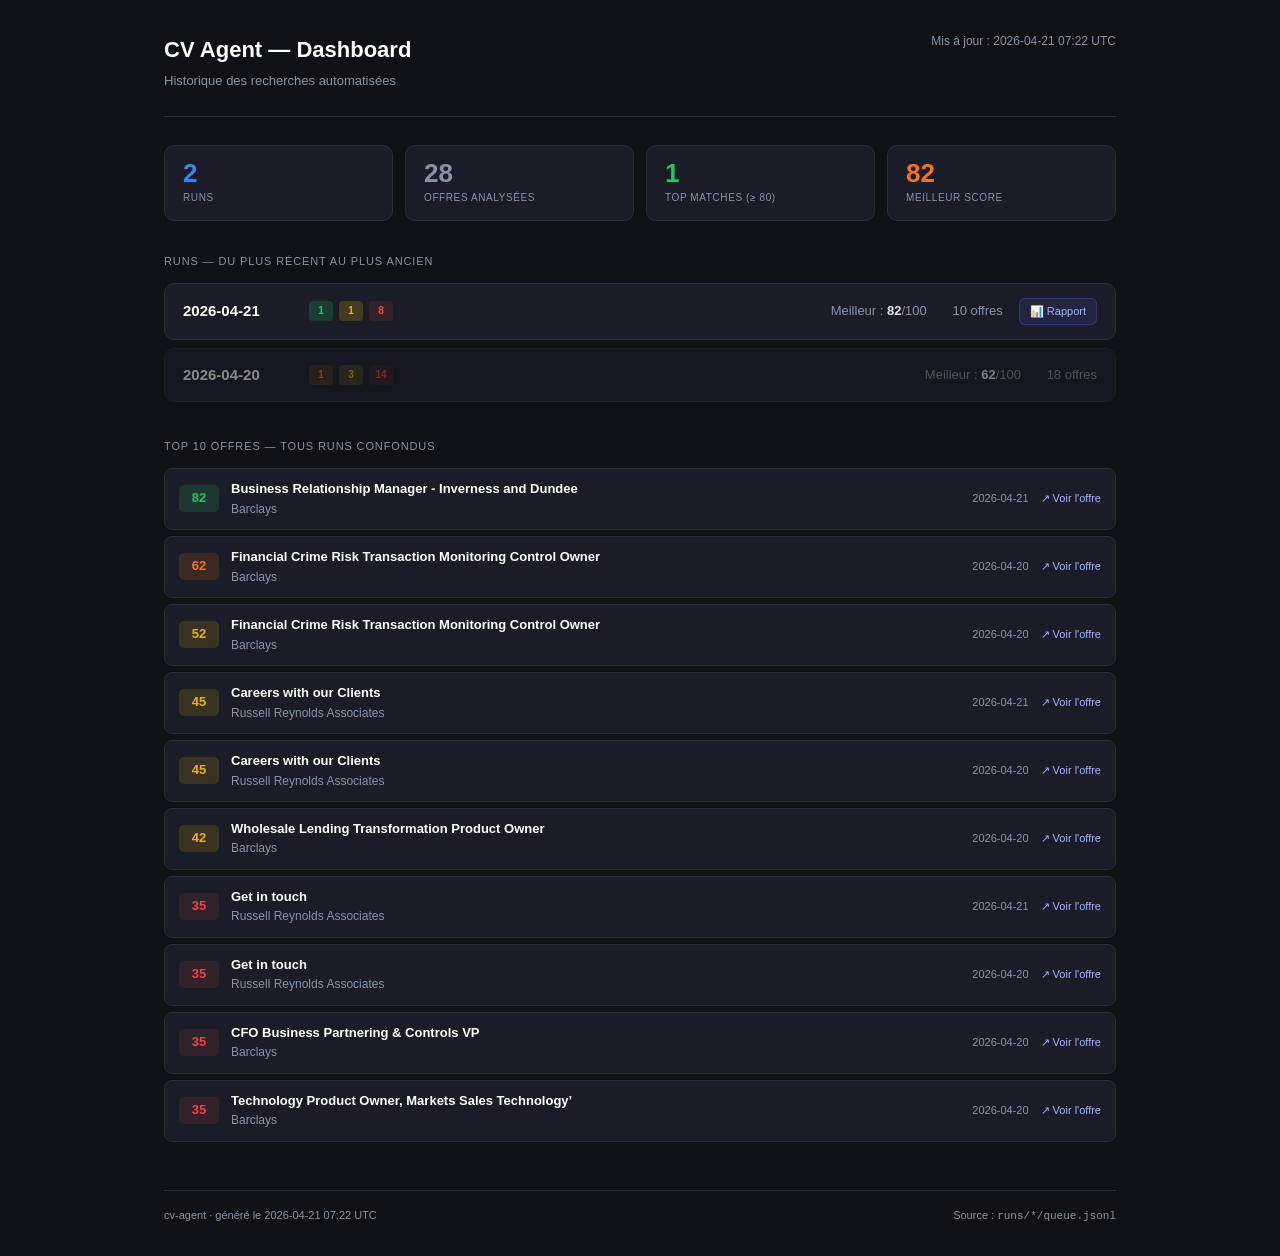
==== runs/index.html @ f98d7258 "daily-search: scored queue for 2026-04-21" ====
<!doctype html>
<html lang="fr">
<head>
  <meta charset="utf-8">
  <meta name="viewport" content="width=device-width, initial-scale=1">
  <title>CV Agent — Dashboard</title>
  <style>
    *, *::before, *::after { box-sizing: border-box; margin: 0; padding: 0; }

    :root {
      --c-bg:      #0f1117;
      --c-surface: #1a1d27;
      --c-border:  #2a2d3a;
      --c-text:    #e2e8f0;
      --c-muted:   #8892a4;
      --c-accent:  #6366f1;
      --c-green:   #22c55e;
      --c-orange:  #f97316;
      --c-yellow:  #eab308;
      --c-red:     #ef4444;
      --radius:    10px;
      --font:      -apple-system, BlinkMacSystemFont, "Segoe UI", Helvetica, Arial, sans-serif;
    }

    body {
      background: var(--c-bg);
      color: var(--c-text);
      font-family: var(--font);
      font-size: 14px;
      line-height: 1.6;
      padding: 32px 24px;
      max-width: 1000px;
      margin: 0 auto;
    }

    /* ── Header ── */
    .header {
      display: flex;
      align-items: flex-start;
      justify-content: space-between;
      flex-wrap: wrap;
      gap: 16px;
      padding-bottom: 24px;
      border-bottom: 1px solid var(--c-border);
      margin-bottom: 28px;
    }
    .header h1 { font-size: 22px; font-weight: 700; color: #fff; }
    .header .subtitle { color: var(--c-muted); font-size: 13px; margin-top: 4px; }
    .updated { font-size: 12px; color: var(--c-muted); }

    /* ── Global stats ── */
    .global-stats {
      display: flex;
      gap: 12px;
      flex-wrap: wrap;
      margin-bottom: 32px;
    }
    .g-stat {
      flex: 1;
      min-width: 110px;
      background: var(--c-surface);
      border: 1px solid var(--c-border);
      border-radius: var(--radius);
      padding: 14px 18px;
    }
    .g-stat .num {
      font-size: 26px;
      font-weight: 700;
      line-height: 1;
      margin-bottom: 4px;
    }
    .g-stat .lbl {
      font-size: 10px;
      text-transform: uppercase;
      letter-spacing: .06em;
      color: var(--c-muted);
    }
    .g-stat.green  .num { color: var(--c-green); }
    .g-stat.orange .num { color: var(--c-orange); }
    .g-stat.blue   .num { color: #3b82f6; }
    .g-stat.muted  .num { color: var(--c-muted); }

    /* ── Runs list ── */
    .section-title {
      font-size: 11px;
      text-transform: uppercase;
      letter-spacing: .08em;
      color: var(--c-muted);
      margin-bottom: 12px;
    }

    .run-row {
      display: flex;
      align-items: center;
      gap: 16px;
      background: var(--c-surface);
      border: 1px solid var(--c-border);
      border-radius: var(--radius);
      padding: 14px 18px;
      margin-bottom: 8px;
      text-decoration: none;
      color: inherit;
      transition: border-color .15s;
      flex-wrap: wrap;
    }
    .run-row:hover { border-color: var(--c-accent); }

    .run-date {
      font-weight: 600;
      font-size: 15px;
      color: #fff;
      min-width: 110px;
    }

    .run-bars {
      display: flex;
      gap: 6px;
      align-items: center;
      flex: 1;
    }
    .bar-segment {
      height: 20px;
      border-radius: 4px;
      display: flex;
      align-items: center;
      justify-content: center;
      font-size: 10px;
      font-weight: 700;
      min-width: 24px;
      padding: 0 6px;
    }
    .bar-segment.top    { background: rgba(34,197,94,.2);  color: var(--c-green); }
    .bar-segment.good   { background: rgba(249,115,22,.2); color: var(--c-orange); }
    .bar-segment.mid    { background: rgba(234,179,8,.2);  color: var(--c-yellow); }
    .bar-segment.low    { background: rgba(239,68,68,.12); color: var(--c-red); }
    .bar-segment.none   { background: rgba(255,255,255,.04); color: var(--c-muted); }

    .run-best {
      font-size: 13px;
      color: var(--c-muted);
      min-width: 90px;
      text-align: right;
    }
    .run-best strong { color: var(--c-text); }

    .run-link {
      display: inline-flex;
      align-items: center;
      gap: 4px;
      background: rgba(99,102,241,.12);
      border: 1px solid rgba(99,102,241,.3);
      color: #a5b4fc;
      border-radius: 6px;
      padding: 4px 10px;
      font-size: 11px;
      white-space: nowrap;
    }

    /* ── Best jobs across all runs ── */
    .all-time-section { margin-top: 36px; }

    .job-mini {
      display: flex;
      align-items: center;
      gap: 12px;
      background: var(--c-surface);
      border: 1px solid var(--c-border);
      border-radius: 8px;
      padding: 10px 14px;
      margin-bottom: 6px;
      flex-wrap: wrap;
    }
    .score-chip {
      font-size: 13px;
      font-weight: 700;
      padding: 3px 8px;
      border-radius: 5px;
      min-width: 40px;
      text-align: center;
    }
    .score-chip.top    { background: rgba(34,197,94,.15);  color: var(--c-green); }
    .score-chip.good   { background: rgba(249,115,22,.15); color: var(--c-orange); }
    .score-chip.mid    { background: rgba(234,179,8,.15);  color: var(--c-yellow); }
    .score-chip.low    { background: rgba(239,68,68,.1);   color: var(--c-red); }
    .job-mini-info { flex: 1; min-width: 160px; }
    .job-mini-title { font-size: 13px; font-weight: 600; color: #fff; }
    .job-mini-company { font-size: 12px; color: var(--c-muted); }
    .job-mini-date { font-size: 11px; color: var(--c-muted); }
    .job-mini-link {
      font-size: 11px;
      color: #a5b4fc;
      text-decoration: none;
    }
    .job-mini-link:hover { text-decoration: underline; }

    footer {
      margin-top: 48px;
      padding-top: 16px;
      border-top: 1px solid var(--c-border);
      color: var(--c-muted);
      font-size: 11px;
      display: flex;
      justify-content: space-between;
      flex-wrap: wrap;
      gap: 8px;
    }
  </style>
</head>
<body>

<div class="header">
  <div>
    <h1>CV Agent — Dashboard</h1>
    <div class="subtitle">Historique des recherches automatisées</div>
  </div>
  <div class="updated">Mis à jour : 2026-04-21 07:22 UTC</div>
</div>

<div class="global-stats">
  <div class="g-stat blue">
    <div class="num">2</div>
    <div class="lbl">Runs</div>
  </div>
  <div class="g-stat muted">
    <div class="num">28</div>
    <div class="lbl">Offres analysées</div>
  </div>
  <div class="g-stat green">
    <div class="num">1</div>
    <div class="lbl">Top matches (≥ 80)</div>
  </div>
  <div class="g-stat orange">
    <div class="num">82</div>
    <div class="lbl">Meilleur score</div>
  </div>
</div>

<div class="section-title">Runs — du plus récent au plus ancien</div>

<div id="runs-list">
<a class="run-row" href="2026-04-21/report.html" >
  <div class="run-date">2026-04-21</div>
  <div class="run-bars"><span class="bar-segment top">1</span><span class="bar-segment mid">1</span><span class="bar-segment low">8</span></div>
  <div class="run-best">Meilleur : <strong class="top">82</strong>/100</div>
  <div class="run-best" style="min-width:60px;color:var(--c-muted)">10 offres</div>
  <span class="run-link">📊 Rapport</span>
</a>
<a class="run-row" href="2026-04-20/report.html" style="pointer-events:none;opacity:.5">
  <div class="run-date">2026-04-20</div>
  <div class="run-bars"><span class="bar-segment good">1</span><span class="bar-segment mid">3</span><span class="bar-segment low">14</span></div>
  <div class="run-best">Meilleur : <strong class="good">62</strong>/100</div>
  <div class="run-best" style="min-width:60px;color:var(--c-muted)">18 offres</div>
  
</a>
</div>

<div class="all-time-section">
  <div class="section-title">Top 10 offres — tous runs confondus</div>
  <div class="job-mini">
  <span class="score-chip top">82</span>
  <div class="job-mini-info">
    <div class="job-mini-title">Business Relationship Manager - Inverness and Dundee</div>
    <div class="job-mini-company">Barclays</div>
  </div>
  <div class="job-mini-date">2026-04-21</div>
  <a class="job-mini-link" href="https://search.jobs.barclays/job/edinburgh/business-relationship-manager-inverness-and-dundee/13015/94182448944" target="_blank" rel="noopener">↗ Voir l'offre</a>
</div>
<div class="job-mini">
  <span class="score-chip good">62</span>
  <div class="job-mini-info">
    <div class="job-mini-title">Financial Crime Risk Transaction Monitoring Control Owner</div>
    <div class="job-mini-company">Barclays</div>
  </div>
  <div class="job-mini-date">2026-04-20</div>
  <a class="job-mini-link" href="https://search.jobs.barclays/job/glasgow/financial-crime-risk-transaction-monitoring-control-owner/13015/89373424432" target="_blank" rel="noopener">↗ Voir l'offre</a>
</div>
<div class="job-mini">
  <span class="score-chip mid">52</span>
  <div class="job-mini-info">
    <div class="job-mini-title">Financial Crime Risk Transaction Monitoring Control Owner</div>
    <div class="job-mini-company">Barclays</div>
  </div>
  <div class="job-mini-date">2026-04-20</div>
  <a class="job-mini-link" href="https://search.jobs.barclays/job/glasgow/financial-crime-risk-transaction-monitoring-control-owner/13015/89549620512" target="_blank" rel="noopener">↗ Voir l'offre</a>
</div>
<div class="job-mini">
  <span class="score-chip mid">45</span>
  <div class="job-mini-info">
    <div class="job-mini-title">Careers with our Clients</div>
    <div class="job-mini-company">Russell Reynolds Associates</div>
  </div>
  <div class="job-mini-date">2026-04-21</div>
  <a class="job-mini-link" href="https://www.russellreynolds.com/en/about/careers/careers-with-our-clients" target="_blank" rel="noopener">↗ Voir l'offre</a>
</div>
<div class="job-mini">
  <span class="score-chip mid">45</span>
  <div class="job-mini-info">
    <div class="job-mini-title">Careers with our Clients</div>
    <div class="job-mini-company">Russell Reynolds Associates</div>
  </div>
  <div class="job-mini-date">2026-04-20</div>
  <a class="job-mini-link" href="https://www.russellreynolds.com/en/about/careers/careers-with-our-clients" target="_blank" rel="noopener">↗ Voir l'offre</a>
</div>
<div class="job-mini">
  <span class="score-chip mid">42</span>
  <div class="job-mini-info">
    <div class="job-mini-title">Wholesale Lending Transformation Product Owner</div>
    <div class="job-mini-company">Barclays</div>
  </div>
  <div class="job-mini-date">2026-04-20</div>
  <a class="job-mini-link" href="https://search.jobs.barclays/job/whippany/wholesale-lending-transformation-product-owner/13015/88546687488" target="_blank" rel="noopener">↗ Voir l'offre</a>
</div>
<div class="job-mini">
  <span class="score-chip low">35</span>
  <div class="job-mini-info">
    <div class="job-mini-title">Get in touch</div>
    <div class="job-mini-company">Russell Reynolds Associates</div>
  </div>
  <div class="job-mini-date">2026-04-21</div>
  <a class="job-mini-link" href="https://www.russellreynolds.com/en/about/careers/join-us" target="_blank" rel="noopener">↗ Voir l'offre</a>
</div>
<div class="job-mini">
  <span class="score-chip low">35</span>
  <div class="job-mini-info">
    <div class="job-mini-title">Get in touch</div>
    <div class="job-mini-company">Russell Reynolds Associates</div>
  </div>
  <div class="job-mini-date">2026-04-20</div>
  <a class="job-mini-link" href="https://www.russellreynolds.com/en/about/careers/join-us" target="_blank" rel="noopener">↗ Voir l'offre</a>
</div>
<div class="job-mini">
  <span class="score-chip low">35</span>
  <div class="job-mini-info">
    <div class="job-mini-title">CFO Business Partnering &amp; Controls VP</div>
    <div class="job-mini-company">Barclays</div>
  </div>
  <div class="job-mini-date">2026-04-20</div>
  <a class="job-mini-link" href="https://search.jobs.barclays/job/new-york/cfo-business-partnering-and-controls-vp/13015/90400180544" target="_blank" rel="noopener">↗ Voir l'offre</a>
</div>
<div class="job-mini">
  <span class="score-chip low">35</span>
  <div class="job-mini-info">
    <div class="job-mini-title">Technology Product Owner, Markets Sales Technology’</div>
    <div class="job-mini-company">Barclays</div>
  </div>
  <div class="job-mini-date">2026-04-20</div>
  <a class="job-mini-link" href="https://search.jobs.barclays/job/whippany/technology-product-owner-markets-sales-technology/13015/94069401552" target="_blank" rel="noopener">↗ Voir l'offre</a>
</div>
</div>

<footer>
  <span>cv-agent · généré le 2026-04-21 07:22 UTC</span>
  <span>Source : <code>runs/*/queue.jsonl</code></span>
</footer>

</body>
</html>
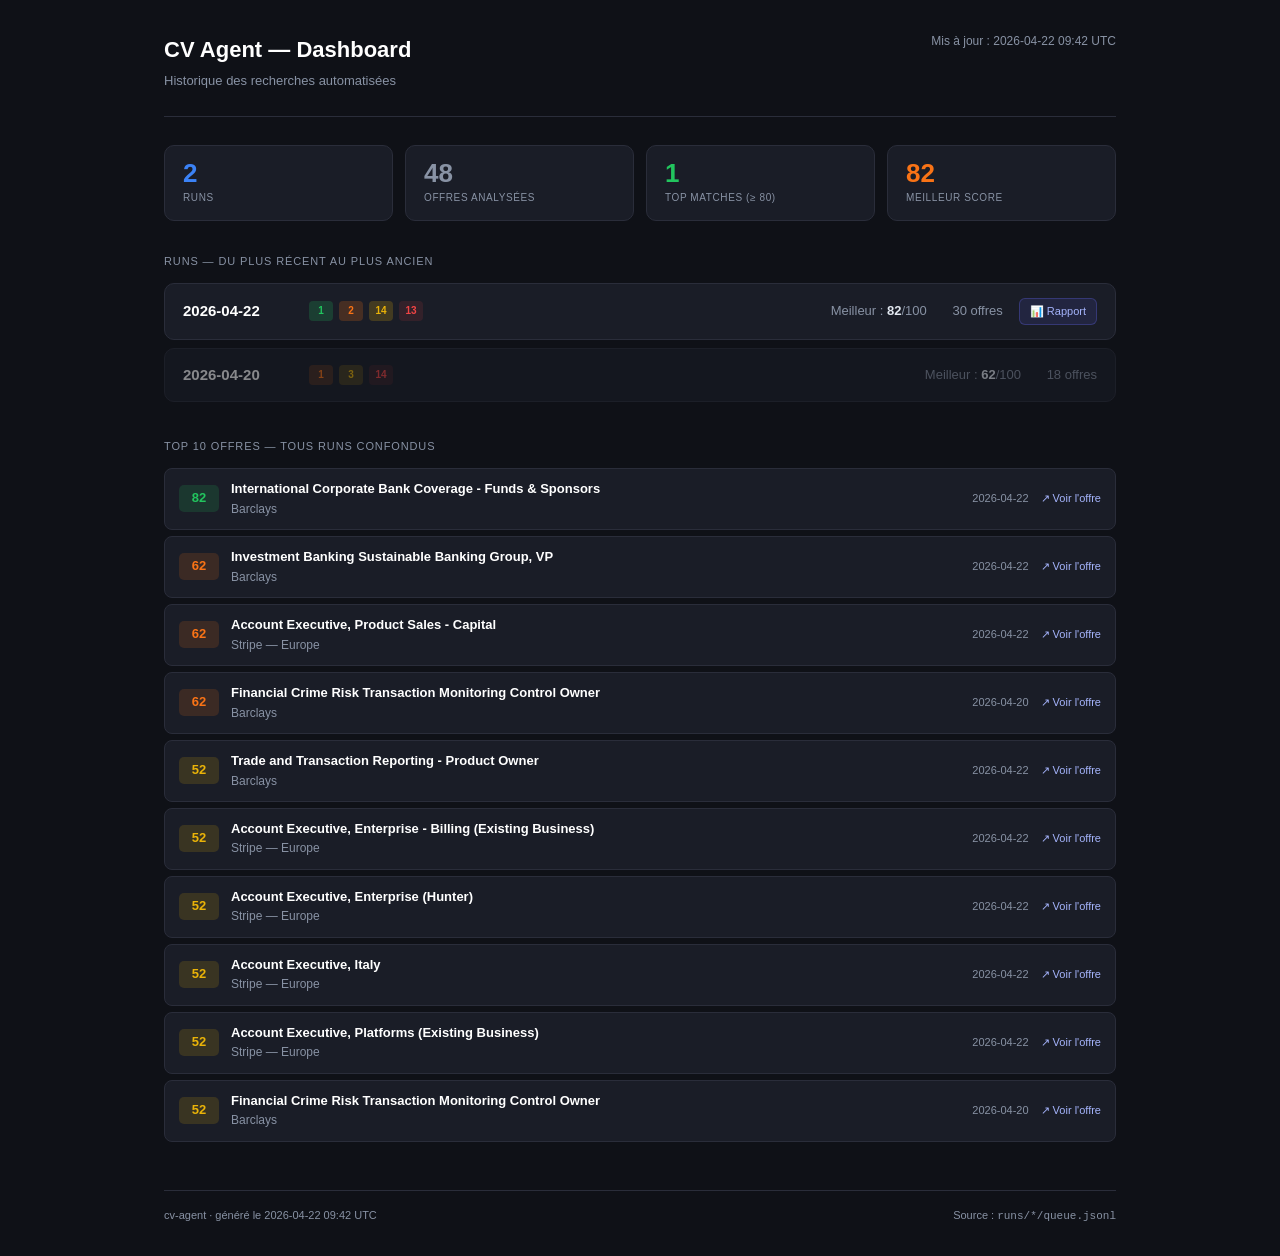
==== commit 417aa21b: "daily-search: scored queue for 2026-04-22" ====
--- a/runs/index.html
+++ b/runs/index.html
@@ -213,7 +213,7 @@
     <h1>CV Agent — Dashboard</h1>
     <div class="subtitle">Historique des recherches automatisées</div>
   </div>
-  <div class="updated">Mis à jour : 2026-04-21 07:22 UTC</div>
+  <div class="updated">Mis à jour : 2026-04-22 09:42 UTC</div>
 </div>
 
 <div class="global-stats">
@@ -222,7 +222,7 @@
     <div class="lbl">Runs</div>
   </div>
   <div class="g-stat muted">
-    <div class="num">28</div>
+    <div class="num">48</div>
     <div class="lbl">Offres analysées</div>
   </div>
   <div class="g-stat green">
@@ -238,11 +238,11 @@
 <div class="section-title">Runs — du plus récent au plus ancien</div>
 
 <div id="runs-list">
-<a class="run-row" href="2026-04-21/report.html" >
-  <div class="run-date">2026-04-21</div>
-  <div class="run-bars"><span class="bar-segment top">1</span><span class="bar-segment mid">1</span><span class="bar-segment low">8</span></div>
+<a class="run-row" href="2026-04-22/report.html" >
+  <div class="run-date">2026-04-22</div>
+  <div class="run-bars"><span class="bar-segment top">1</span><span class="bar-segment good">2</span><span class="bar-segment mid">14</span><span class="bar-segment low">13</span></div>
   <div class="run-best">Meilleur : <strong class="top">82</strong>/100</div>
-  <div class="run-best" style="min-width:60px;color:var(--c-muted)">10 offres</div>
+  <div class="run-best" style="min-width:60px;color:var(--c-muted)">30 offres</div>
   <span class="run-link">📊 Rapport</span>
 </a>
 <a class="run-row" href="2026-04-20/report.html" style="pointer-events:none;opacity:.5">
@@ -259,11 +259,29 @@
   <div class="job-mini">
   <span class="score-chip top">82</span>
   <div class="job-mini-info">
-    <div class="job-mini-title">Business Relationship Manager - Inverness and Dundee</div>
-    <div class="job-mini-company">Barclays</div>
-  </div>
-  <div class="job-mini-date">2026-04-21</div>
-  <a class="job-mini-link" href="https://search.jobs.barclays/job/edinburgh/business-relationship-manager-inverness-and-dundee/13015/94182448944" target="_blank" rel="noopener">↗ Voir l'offre</a>
+    <div class="job-mini-title">International Corporate Bank Coverage - Funds &amp; Sponsors</div>
+    <div class="job-mini-company">Barclays</div>
+  </div>
+  <div class="job-mini-date">2026-04-22</div>
+  <a class="job-mini-link" href="https://search.jobs.barclays/job/new-york/international-corporate-bank-coverage-funds-and-sponsors/13015/94220247184" target="_blank" rel="noopener">↗ Voir l'offre</a>
+</div>
+<div class="job-mini">
+  <span class="score-chip good">62</span>
+  <div class="job-mini-info">
+    <div class="job-mini-title">Investment Banking Sustainable Banking Group, VP</div>
+    <div class="job-mini-company">Barclays</div>
+  </div>
+  <div class="job-mini-date">2026-04-22</div>
+  <a class="job-mini-link" href="https://search.jobs.barclays/job/new-york/investment-banking-sustainable-banking-group-vp/13015/94232450560" target="_blank" rel="noopener">↗ Voir l'offre</a>
+</div>
+<div class="job-mini">
+  <span class="score-chip good">62</span>
+  <div class="job-mini-info">
+    <div class="job-mini-title">Account Executive, Product Sales - Capital</div>
+    <div class="job-mini-company">Stripe — Europe</div>
+  </div>
+  <div class="job-mini-date">2026-04-22</div>
+  <a class="job-mini-link" href="https://stripe.com/jobs/listing/account-executive-product-sales-capital/7728365" target="_blank" rel="noopener">↗ Voir l'offre</a>
 </div>
 <div class="job-mini">
   <span class="score-chip good">62</span>
@@ -277,79 +295,61 @@
 <div class="job-mini">
   <span class="score-chip mid">52</span>
   <div class="job-mini-info">
+    <div class="job-mini-title">Trade and Transaction Reporting - Product Owner</div>
+    <div class="job-mini-company">Barclays</div>
+  </div>
+  <div class="job-mini-date">2026-04-22</div>
+  <a class="job-mini-link" href="https://search.jobs.barclays/job/glasgow/trade-and-transaction-reporting-product-owner/13015/94232437120" target="_blank" rel="noopener">↗ Voir l'offre</a>
+</div>
+<div class="job-mini">
+  <span class="score-chip mid">52</span>
+  <div class="job-mini-info">
+    <div class="job-mini-title">Account Executive, Enterprise - Billing (Existing Business)</div>
+    <div class="job-mini-company">Stripe — Europe</div>
+  </div>
+  <div class="job-mini-date">2026-04-22</div>
+  <a class="job-mini-link" href="https://stripe.com/jobs/listing/account-executive-enterprise-billing-existing-business/7607568" target="_blank" rel="noopener">↗ Voir l'offre</a>
+</div>
+<div class="job-mini">
+  <span class="score-chip mid">52</span>
+  <div class="job-mini-info">
+    <div class="job-mini-title">Account Executive, Enterprise (Hunter)</div>
+    <div class="job-mini-company">Stripe — Europe</div>
+  </div>
+  <div class="job-mini-date">2026-04-22</div>
+  <a class="job-mini-link" href="https://stripe.com/jobs/listing/account-executive-enterprise-hunter/7458833" target="_blank" rel="noopener">↗ Voir l'offre</a>
+</div>
+<div class="job-mini">
+  <span class="score-chip mid">52</span>
+  <div class="job-mini-info">
+    <div class="job-mini-title">Account Executive, Italy</div>
+    <div class="job-mini-company">Stripe — Europe</div>
+  </div>
+  <div class="job-mini-date">2026-04-22</div>
+  <a class="job-mini-link" href="https://stripe.com/jobs/listing/account-executive-italy/7483724" target="_blank" rel="noopener">↗ Voir l'offre</a>
+</div>
+<div class="job-mini">
+  <span class="score-chip mid">52</span>
+  <div class="job-mini-info">
+    <div class="job-mini-title">Account Executive, Platforms (Existing Business)</div>
+    <div class="job-mini-company">Stripe — Europe</div>
+  </div>
+  <div class="job-mini-date">2026-04-22</div>
+  <a class="job-mini-link" href="https://stripe.com/jobs/listing/account-executive-platforms-existing-business/7576967" target="_blank" rel="noopener">↗ Voir l'offre</a>
+</div>
+<div class="job-mini">
+  <span class="score-chip mid">52</span>
+  <div class="job-mini-info">
     <div class="job-mini-title">Financial Crime Risk Transaction Monitoring Control Owner</div>
     <div class="job-mini-company">Barclays</div>
   </div>
   <div class="job-mini-date">2026-04-20</div>
   <a class="job-mini-link" href="https://search.jobs.barclays/job/glasgow/financial-crime-risk-transaction-monitoring-control-owner/13015/89549620512" target="_blank" rel="noopener">↗ Voir l'offre</a>
 </div>
-<div class="job-mini">
-  <span class="score-chip mid">45</span>
-  <div class="job-mini-info">
-    <div class="job-mini-title">Careers with our Clients</div>
-    <div class="job-mini-company">Russell Reynolds Associates</div>
-  </div>
-  <div class="job-mini-date">2026-04-21</div>
-  <a class="job-mini-link" href="https://www.russellreynolds.com/en/about/careers/careers-with-our-clients" target="_blank" rel="noopener">↗ Voir l'offre</a>
-</div>
-<div class="job-mini">
-  <span class="score-chip mid">45</span>
-  <div class="job-mini-info">
-    <div class="job-mini-title">Careers with our Clients</div>
-    <div class="job-mini-company">Russell Reynolds Associates</div>
-  </div>
-  <div class="job-mini-date">2026-04-20</div>
-  <a class="job-mini-link" href="https://www.russellreynolds.com/en/about/careers/careers-with-our-clients" target="_blank" rel="noopener">↗ Voir l'offre</a>
-</div>
-<div class="job-mini">
-  <span class="score-chip mid">42</span>
-  <div class="job-mini-info">
-    <div class="job-mini-title">Wholesale Lending Transformation Product Owner</div>
-    <div class="job-mini-company">Barclays</div>
-  </div>
-  <div class="job-mini-date">2026-04-20</div>
-  <a class="job-mini-link" href="https://search.jobs.barclays/job/whippany/wholesale-lending-transformation-product-owner/13015/88546687488" target="_blank" rel="noopener">↗ Voir l'offre</a>
-</div>
-<div class="job-mini">
-  <span class="score-chip low">35</span>
-  <div class="job-mini-info">
-    <div class="job-mini-title">Get in touch</div>
-    <div class="job-mini-company">Russell Reynolds Associates</div>
-  </div>
-  <div class="job-mini-date">2026-04-21</div>
-  <a class="job-mini-link" href="https://www.russellreynolds.com/en/about/careers/join-us" target="_blank" rel="noopener">↗ Voir l'offre</a>
-</div>
-<div class="job-mini">
-  <span class="score-chip low">35</span>
-  <div class="job-mini-info">
-    <div class="job-mini-title">Get in touch</div>
-    <div class="job-mini-company">Russell Reynolds Associates</div>
-  </div>
-  <div class="job-mini-date">2026-04-20</div>
-  <a class="job-mini-link" href="https://www.russellreynolds.com/en/about/careers/join-us" target="_blank" rel="noopener">↗ Voir l'offre</a>
-</div>
-<div class="job-mini">
-  <span class="score-chip low">35</span>
-  <div class="job-mini-info">
-    <div class="job-mini-title">CFO Business Partnering &amp; Controls VP</div>
-    <div class="job-mini-company">Barclays</div>
-  </div>
-  <div class="job-mini-date">2026-04-20</div>
-  <a class="job-mini-link" href="https://search.jobs.barclays/job/new-york/cfo-business-partnering-and-controls-vp/13015/90400180544" target="_blank" rel="noopener">↗ Voir l'offre</a>
-</div>
-<div class="job-mini">
-  <span class="score-chip low">35</span>
-  <div class="job-mini-info">
-    <div class="job-mini-title">Technology Product Owner, Markets Sales Technology’</div>
-    <div class="job-mini-company">Barclays</div>
-  </div>
-  <div class="job-mini-date">2026-04-20</div>
-  <a class="job-mini-link" href="https://search.jobs.barclays/job/whippany/technology-product-owner-markets-sales-technology/13015/94069401552" target="_blank" rel="noopener">↗ Voir l'offre</a>
-</div>
 </div>
 
 <footer>
-  <span>cv-agent · généré le 2026-04-21 07:22 UTC</span>
+  <span>cv-agent · généré le 2026-04-22 09:42 UTC</span>
   <span>Source : <code>runs/*/queue.jsonl</code></span>
 </footer>
 
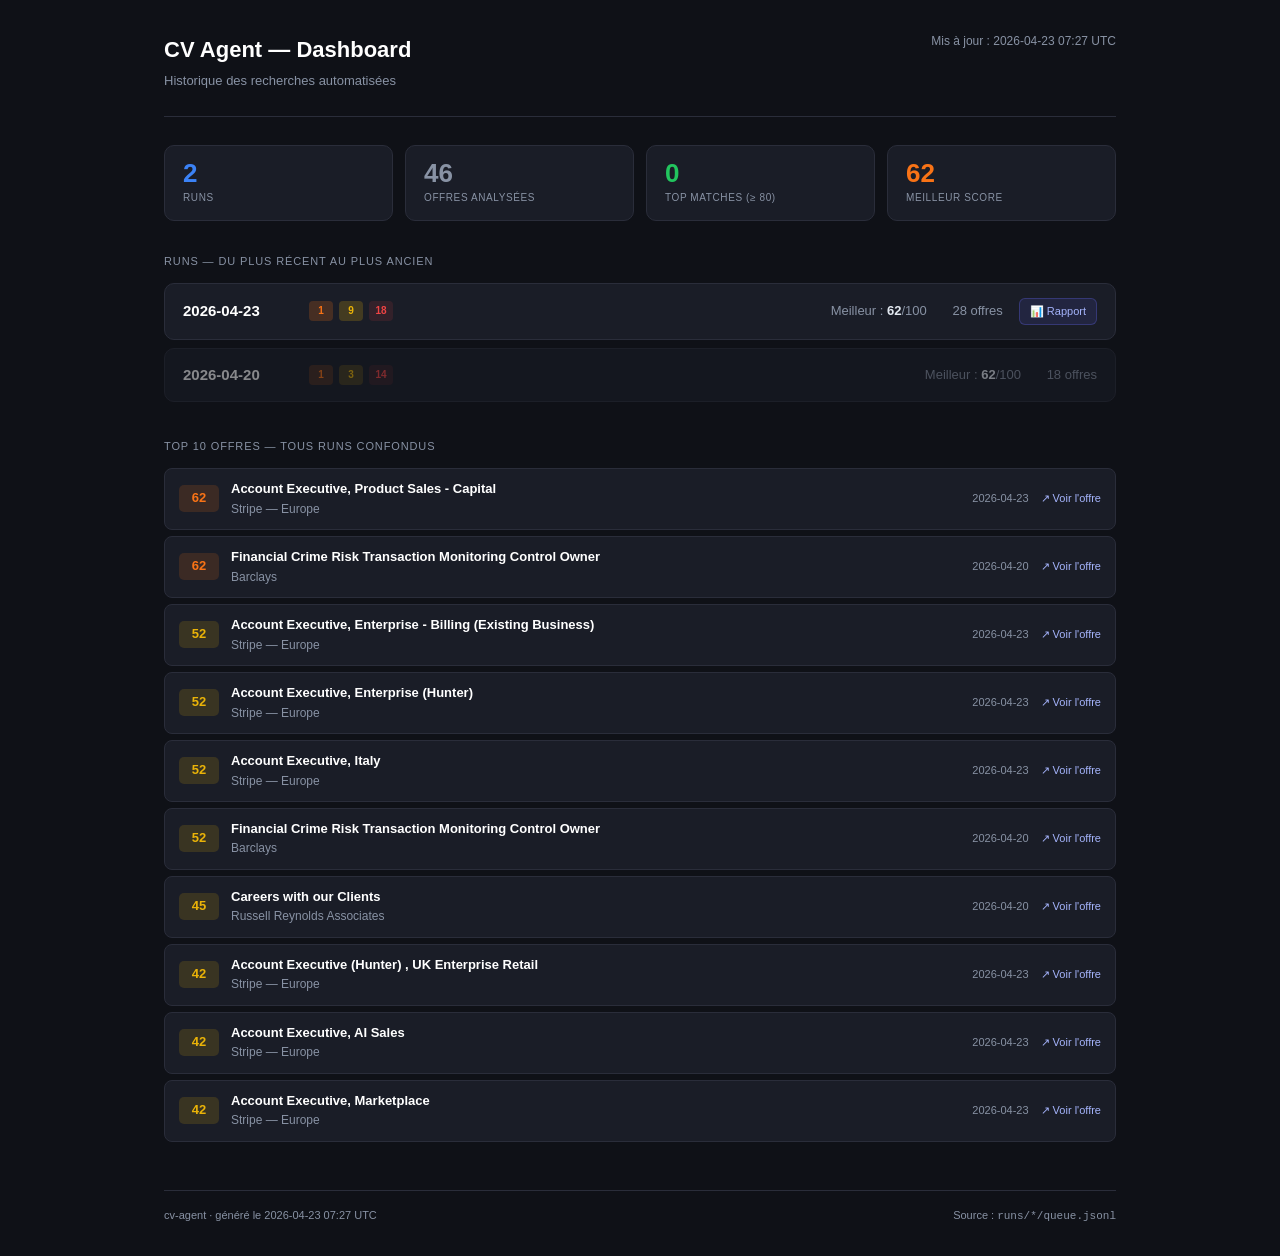
==== commit f5358590: "daily-search: scored queue for 2026-04-23" ====
--- a/runs/index.html
+++ b/runs/index.html
@@ -213,7 +213,7 @@
     <h1>CV Agent — Dashboard</h1>
     <div class="subtitle">Historique des recherches automatisées</div>
   </div>
-  <div class="updated">Mis à jour : 2026-04-22 09:42 UTC</div>
+  <div class="updated">Mis à jour : 2026-04-23 07:27 UTC</div>
 </div>
 
 <div class="global-stats">
@@ -222,15 +222,15 @@
     <div class="lbl">Runs</div>
   </div>
   <div class="g-stat muted">
-    <div class="num">48</div>
+    <div class="num">46</div>
     <div class="lbl">Offres analysées</div>
   </div>
   <div class="g-stat green">
-    <div class="num">1</div>
+    <div class="num">0</div>
     <div class="lbl">Top matches (≥ 80)</div>
   </div>
   <div class="g-stat orange">
-    <div class="num">82</div>
+    <div class="num">62</div>
     <div class="lbl">Meilleur score</div>
   </div>
 </div>
@@ -238,11 +238,11 @@
 <div class="section-title">Runs — du plus récent au plus ancien</div>
 
 <div id="runs-list">
-<a class="run-row" href="2026-04-22/report.html" >
-  <div class="run-date">2026-04-22</div>
-  <div class="run-bars"><span class="bar-segment top">1</span><span class="bar-segment good">2</span><span class="bar-segment mid">14</span><span class="bar-segment low">13</span></div>
-  <div class="run-best">Meilleur : <strong class="top">82</strong>/100</div>
-  <div class="run-best" style="min-width:60px;color:var(--c-muted)">30 offres</div>
+<a class="run-row" href="2026-04-23/report.html" >
+  <div class="run-date">2026-04-23</div>
+  <div class="run-bars"><span class="bar-segment good">1</span><span class="bar-segment mid">9</span><span class="bar-segment low">18</span></div>
+  <div class="run-best">Meilleur : <strong class="good">62</strong>/100</div>
+  <div class="run-best" style="min-width:60px;color:var(--c-muted)">28 offres</div>
   <span class="run-link">📊 Rapport</span>
 </a>
 <a class="run-row" href="2026-04-20/report.html" style="pointer-events:none;opacity:.5">
@@ -257,30 +257,12 @@
 <div class="all-time-section">
   <div class="section-title">Top 10 offres — tous runs confondus</div>
   <div class="job-mini">
-  <span class="score-chip top">82</span>
-  <div class="job-mini-info">
-    <div class="job-mini-title">International Corporate Bank Coverage - Funds &amp; Sponsors</div>
-    <div class="job-mini-company">Barclays</div>
-  </div>
-  <div class="job-mini-date">2026-04-22</div>
-  <a class="job-mini-link" href="https://search.jobs.barclays/job/new-york/international-corporate-bank-coverage-funds-and-sponsors/13015/94220247184" target="_blank" rel="noopener">↗ Voir l'offre</a>
-</div>
-<div class="job-mini">
   <span class="score-chip good">62</span>
   <div class="job-mini-info">
-    <div class="job-mini-title">Investment Banking Sustainable Banking Group, VP</div>
-    <div class="job-mini-company">Barclays</div>
-  </div>
-  <div class="job-mini-date">2026-04-22</div>
-  <a class="job-mini-link" href="https://search.jobs.barclays/job/new-york/investment-banking-sustainable-banking-group-vp/13015/94232450560" target="_blank" rel="noopener">↗ Voir l'offre</a>
-</div>
-<div class="job-mini">
-  <span class="score-chip good">62</span>
-  <div class="job-mini-info">
     <div class="job-mini-title">Account Executive, Product Sales - Capital</div>
     <div class="job-mini-company">Stripe — Europe</div>
   </div>
-  <div class="job-mini-date">2026-04-22</div>
+  <div class="job-mini-date">2026-04-23</div>
   <a class="job-mini-link" href="https://stripe.com/jobs/listing/account-executive-product-sales-capital/7728365" target="_blank" rel="noopener">↗ Voir l'offre</a>
 </div>
 <div class="job-mini">
@@ -295,47 +277,29 @@
 <div class="job-mini">
   <span class="score-chip mid">52</span>
   <div class="job-mini-info">
-    <div class="job-mini-title">Trade and Transaction Reporting - Product Owner</div>
-    <div class="job-mini-company">Barclays</div>
-  </div>
-  <div class="job-mini-date">2026-04-22</div>
-  <a class="job-mini-link" href="https://search.jobs.barclays/job/glasgow/trade-and-transaction-reporting-product-owner/13015/94232437120" target="_blank" rel="noopener">↗ Voir l'offre</a>
+    <div class="job-mini-title">Account Executive, Enterprise - Billing (Existing Business)</div>
+    <div class="job-mini-company">Stripe — Europe</div>
+  </div>
+  <div class="job-mini-date">2026-04-23</div>
+  <a class="job-mini-link" href="https://stripe.com/jobs/listing/account-executive-enterprise-billing-existing-business/7607568" target="_blank" rel="noopener">↗ Voir l'offre</a>
 </div>
 <div class="job-mini">
   <span class="score-chip mid">52</span>
   <div class="job-mini-info">
-    <div class="job-mini-title">Account Executive, Enterprise - Billing (Existing Business)</div>
-    <div class="job-mini-company">Stripe — Europe</div>
-  </div>
-  <div class="job-mini-date">2026-04-22</div>
-  <a class="job-mini-link" href="https://stripe.com/jobs/listing/account-executive-enterprise-billing-existing-business/7607568" target="_blank" rel="noopener">↗ Voir l'offre</a>
+    <div class="job-mini-title">Account Executive, Enterprise (Hunter)</div>
+    <div class="job-mini-company">Stripe — Europe</div>
+  </div>
+  <div class="job-mini-date">2026-04-23</div>
+  <a class="job-mini-link" href="https://stripe.com/jobs/listing/account-executive-enterprise-hunter/7458833" target="_blank" rel="noopener">↗ Voir l'offre</a>
 </div>
 <div class="job-mini">
   <span class="score-chip mid">52</span>
   <div class="job-mini-info">
-    <div class="job-mini-title">Account Executive, Enterprise (Hunter)</div>
-    <div class="job-mini-company">Stripe — Europe</div>
-  </div>
-  <div class="job-mini-date">2026-04-22</div>
-  <a class="job-mini-link" href="https://stripe.com/jobs/listing/account-executive-enterprise-hunter/7458833" target="_blank" rel="noopener">↗ Voir l'offre</a>
-</div>
-<div class="job-mini">
-  <span class="score-chip mid">52</span>
-  <div class="job-mini-info">
     <div class="job-mini-title">Account Executive, Italy</div>
     <div class="job-mini-company">Stripe — Europe</div>
   </div>
-  <div class="job-mini-date">2026-04-22</div>
+  <div class="job-mini-date">2026-04-23</div>
   <a class="job-mini-link" href="https://stripe.com/jobs/listing/account-executive-italy/7483724" target="_blank" rel="noopener">↗ Voir l'offre</a>
-</div>
-<div class="job-mini">
-  <span class="score-chip mid">52</span>
-  <div class="job-mini-info">
-    <div class="job-mini-title">Account Executive, Platforms (Existing Business)</div>
-    <div class="job-mini-company">Stripe — Europe</div>
-  </div>
-  <div class="job-mini-date">2026-04-22</div>
-  <a class="job-mini-link" href="https://stripe.com/jobs/listing/account-executive-platforms-existing-business/7576967" target="_blank" rel="noopener">↗ Voir l'offre</a>
 </div>
 <div class="job-mini">
   <span class="score-chip mid">52</span>
@@ -346,10 +310,46 @@
   <div class="job-mini-date">2026-04-20</div>
   <a class="job-mini-link" href="https://search.jobs.barclays/job/glasgow/financial-crime-risk-transaction-monitoring-control-owner/13015/89549620512" target="_blank" rel="noopener">↗ Voir l'offre</a>
 </div>
+<div class="job-mini">
+  <span class="score-chip mid">45</span>
+  <div class="job-mini-info">
+    <div class="job-mini-title">Careers with our Clients</div>
+    <div class="job-mini-company">Russell Reynolds Associates</div>
+  </div>
+  <div class="job-mini-date">2026-04-20</div>
+  <a class="job-mini-link" href="https://www.russellreynolds.com/en/about/careers/careers-with-our-clients" target="_blank" rel="noopener">↗ Voir l'offre</a>
+</div>
+<div class="job-mini">
+  <span class="score-chip mid">42</span>
+  <div class="job-mini-info">
+    <div class="job-mini-title">Account Executive (Hunter) , UK Enterprise Retail</div>
+    <div class="job-mini-company">Stripe — Europe</div>
+  </div>
+  <div class="job-mini-date">2026-04-23</div>
+  <a class="job-mini-link" href="https://stripe.com/jobs/listing/account-executive-hunter-uk-enterprise-retail/7451366" target="_blank" rel="noopener">↗ Voir l'offre</a>
+</div>
+<div class="job-mini">
+  <span class="score-chip mid">42</span>
+  <div class="job-mini-info">
+    <div class="job-mini-title">Account Executive, AI Sales</div>
+    <div class="job-mini-company">Stripe — Europe</div>
+  </div>
+  <div class="job-mini-date">2026-04-23</div>
+  <a class="job-mini-link" href="https://stripe.com/jobs/listing/account-executive-ai-sales/7532733" target="_blank" rel="noopener">↗ Voir l'offre</a>
+</div>
+<div class="job-mini">
+  <span class="score-chip mid">42</span>
+  <div class="job-mini-info">
+    <div class="job-mini-title">Account Executive, Marketplace</div>
+    <div class="job-mini-company">Stripe — Europe</div>
+  </div>
+  <div class="job-mini-date">2026-04-23</div>
+  <a class="job-mini-link" href="https://stripe.com/jobs/listing/account-executive-marketplace/7542218" target="_blank" rel="noopener">↗ Voir l'offre</a>
+</div>
 </div>
 
 <footer>
-  <span>cv-agent · généré le 2026-04-22 09:42 UTC</span>
+  <span>cv-agent · généré le 2026-04-23 07:27 UTC</span>
   <span>Source : <code>runs/*/queue.jsonl</code></span>
 </footer>
 
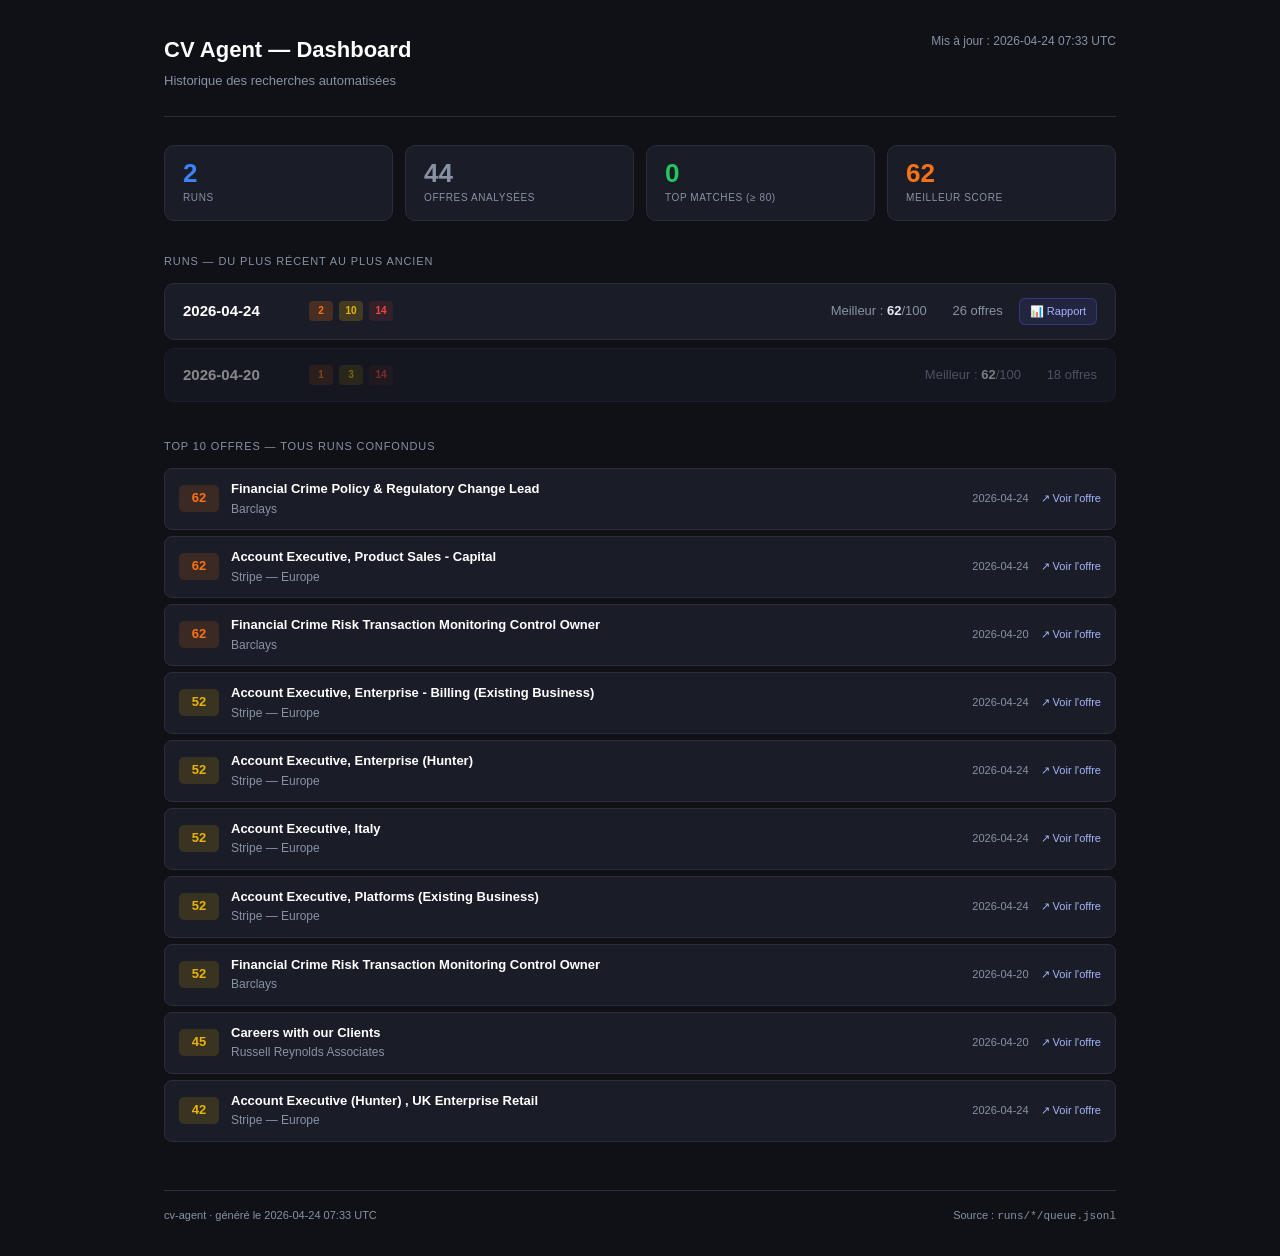
==== commit b8f28d68: "daily-search: scored queue for 2026-04-24" ====
--- a/runs/index.html
+++ b/runs/index.html
@@ -213,7 +213,7 @@
     <h1>CV Agent — Dashboard</h1>
     <div class="subtitle">Historique des recherches automatisées</div>
   </div>
-  <div class="updated">Mis à jour : 2026-04-23 07:27 UTC</div>
+  <div class="updated">Mis à jour : 2026-04-24 07:33 UTC</div>
 </div>
 
 <div class="global-stats">
@@ -222,7 +222,7 @@
     <div class="lbl">Runs</div>
   </div>
   <div class="g-stat muted">
-    <div class="num">46</div>
+    <div class="num">44</div>
     <div class="lbl">Offres analysées</div>
   </div>
   <div class="g-stat green">
@@ -238,11 +238,11 @@
 <div class="section-title">Runs — du plus récent au plus ancien</div>
 
 <div id="runs-list">
-<a class="run-row" href="2026-04-23/report.html" >
-  <div class="run-date">2026-04-23</div>
-  <div class="run-bars"><span class="bar-segment good">1</span><span class="bar-segment mid">9</span><span class="bar-segment low">18</span></div>
+<a class="run-row" href="2026-04-24/report.html" >
+  <div class="run-date">2026-04-24</div>
+  <div class="run-bars"><span class="bar-segment good">2</span><span class="bar-segment mid">10</span><span class="bar-segment low">14</span></div>
   <div class="run-best">Meilleur : <strong class="good">62</strong>/100</div>
-  <div class="run-best" style="min-width:60px;color:var(--c-muted)">28 offres</div>
+  <div class="run-best" style="min-width:60px;color:var(--c-muted)">26 offres</div>
   <span class="run-link">📊 Rapport</span>
 </a>
 <a class="run-row" href="2026-04-20/report.html" style="pointer-events:none;opacity:.5">
@@ -259,10 +259,19 @@
   <div class="job-mini">
   <span class="score-chip good">62</span>
   <div class="job-mini-info">
+    <div class="job-mini-title">Financial Crime Policy &amp; Regulatory Change Lead</div>
+    <div class="job-mini-company">Barclays</div>
+  </div>
+  <div class="job-mini-date">2026-04-24</div>
+  <a class="job-mini-link" href="https://search.jobs.barclays/job/birmingham/financial-crime-policy-and-regulatory-change-lead/13015/94310410032" target="_blank" rel="noopener">↗ Voir l'offre</a>
+</div>
+<div class="job-mini">
+  <span class="score-chip good">62</span>
+  <div class="job-mini-info">
     <div class="job-mini-title">Account Executive, Product Sales - Capital</div>
     <div class="job-mini-company">Stripe — Europe</div>
   </div>
-  <div class="job-mini-date">2026-04-23</div>
+  <div class="job-mini-date">2026-04-24</div>
   <a class="job-mini-link" href="https://stripe.com/jobs/listing/account-executive-product-sales-capital/7728365" target="_blank" rel="noopener">↗ Voir l'offre</a>
 </div>
 <div class="job-mini">
@@ -280,7 +289,7 @@
     <div class="job-mini-title">Account Executive, Enterprise - Billing (Existing Business)</div>
     <div class="job-mini-company">Stripe — Europe</div>
   </div>
-  <div class="job-mini-date">2026-04-23</div>
+  <div class="job-mini-date">2026-04-24</div>
   <a class="job-mini-link" href="https://stripe.com/jobs/listing/account-executive-enterprise-billing-existing-business/7607568" target="_blank" rel="noopener">↗ Voir l'offre</a>
 </div>
 <div class="job-mini">
@@ -289,7 +298,7 @@
     <div class="job-mini-title">Account Executive, Enterprise (Hunter)</div>
     <div class="job-mini-company">Stripe — Europe</div>
   </div>
-  <div class="job-mini-date">2026-04-23</div>
+  <div class="job-mini-date">2026-04-24</div>
   <a class="job-mini-link" href="https://stripe.com/jobs/listing/account-executive-enterprise-hunter/7458833" target="_blank" rel="noopener">↗ Voir l'offre</a>
 </div>
 <div class="job-mini">
@@ -298,8 +307,17 @@
     <div class="job-mini-title">Account Executive, Italy</div>
     <div class="job-mini-company">Stripe — Europe</div>
   </div>
-  <div class="job-mini-date">2026-04-23</div>
+  <div class="job-mini-date">2026-04-24</div>
   <a class="job-mini-link" href="https://stripe.com/jobs/listing/account-executive-italy/7483724" target="_blank" rel="noopener">↗ Voir l'offre</a>
+</div>
+<div class="job-mini">
+  <span class="score-chip mid">52</span>
+  <div class="job-mini-info">
+    <div class="job-mini-title">Account Executive, Platforms (Existing Business)</div>
+    <div class="job-mini-company">Stripe — Europe</div>
+  </div>
+  <div class="job-mini-date">2026-04-24</div>
+  <a class="job-mini-link" href="https://stripe.com/jobs/listing/account-executive-platforms-existing-business/7576967" target="_blank" rel="noopener">↗ Voir l'offre</a>
 </div>
 <div class="job-mini">
   <span class="score-chip mid">52</span>
@@ -325,31 +343,13 @@
     <div class="job-mini-title">Account Executive (Hunter) , UK Enterprise Retail</div>
     <div class="job-mini-company">Stripe — Europe</div>
   </div>
-  <div class="job-mini-date">2026-04-23</div>
+  <div class="job-mini-date">2026-04-24</div>
   <a class="job-mini-link" href="https://stripe.com/jobs/listing/account-executive-hunter-uk-enterprise-retail/7451366" target="_blank" rel="noopener">↗ Voir l'offre</a>
 </div>
-<div class="job-mini">
-  <span class="score-chip mid">42</span>
-  <div class="job-mini-info">
-    <div class="job-mini-title">Account Executive, AI Sales</div>
-    <div class="job-mini-company">Stripe — Europe</div>
-  </div>
-  <div class="job-mini-date">2026-04-23</div>
-  <a class="job-mini-link" href="https://stripe.com/jobs/listing/account-executive-ai-sales/7532733" target="_blank" rel="noopener">↗ Voir l'offre</a>
-</div>
-<div class="job-mini">
-  <span class="score-chip mid">42</span>
-  <div class="job-mini-info">
-    <div class="job-mini-title">Account Executive, Marketplace</div>
-    <div class="job-mini-company">Stripe — Europe</div>
-  </div>
-  <div class="job-mini-date">2026-04-23</div>
-  <a class="job-mini-link" href="https://stripe.com/jobs/listing/account-executive-marketplace/7542218" target="_blank" rel="noopener">↗ Voir l'offre</a>
-</div>
 </div>
 
 <footer>
-  <span>cv-agent · généré le 2026-04-23 07:27 UTC</span>
+  <span>cv-agent · généré le 2026-04-24 07:33 UTC</span>
   <span>Source : <code>runs/*/queue.jsonl</code></span>
 </footer>
 
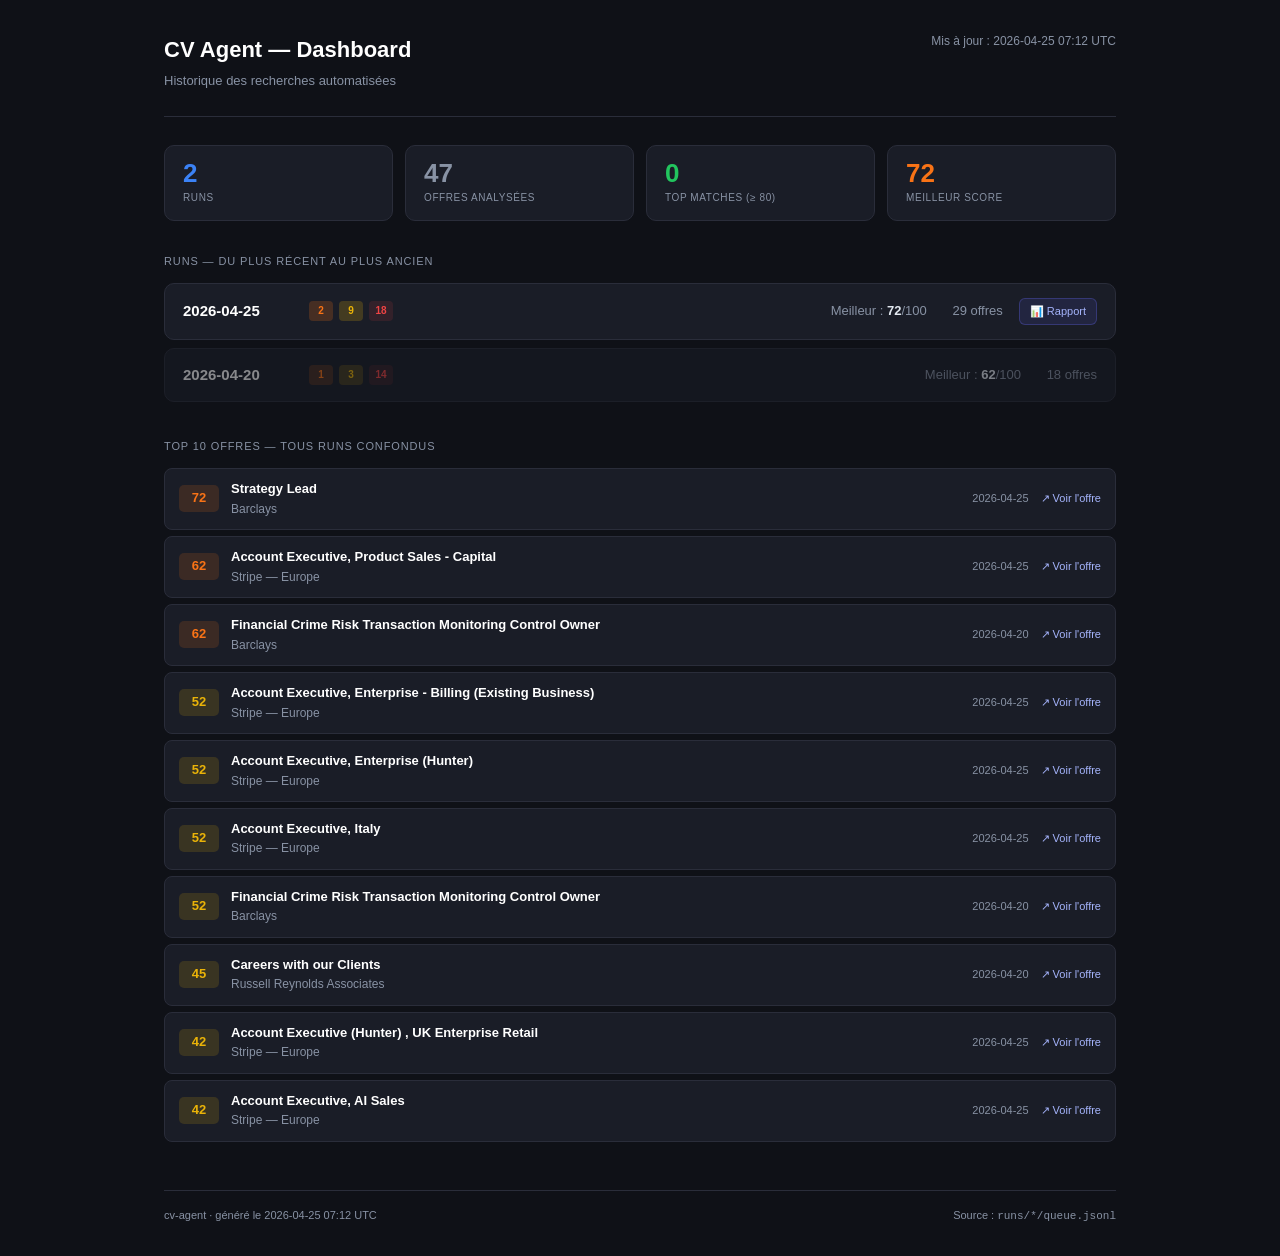
==== commit c049bff2: "daily-search: scored queue for 2026-04-25" ====
--- a/runs/index.html
+++ b/runs/index.html
@@ -213,7 +213,7 @@
     <h1>CV Agent — Dashboard</h1>
     <div class="subtitle">Historique des recherches automatisées</div>
   </div>
-  <div class="updated">Mis à jour : 2026-04-24 07:33 UTC</div>
+  <div class="updated">Mis à jour : 2026-04-25 07:12 UTC</div>
 </div>
 
 <div class="global-stats">
@@ -222,7 +222,7 @@
     <div class="lbl">Runs</div>
   </div>
   <div class="g-stat muted">
-    <div class="num">44</div>
+    <div class="num">47</div>
     <div class="lbl">Offres analysées</div>
   </div>
   <div class="g-stat green">
@@ -230,7 +230,7 @@
     <div class="lbl">Top matches (≥ 80)</div>
   </div>
   <div class="g-stat orange">
-    <div class="num">62</div>
+    <div class="num">72</div>
     <div class="lbl">Meilleur score</div>
   </div>
 </div>
@@ -238,11 +238,11 @@
 <div class="section-title">Runs — du plus récent au plus ancien</div>
 
 <div id="runs-list">
-<a class="run-row" href="2026-04-24/report.html" >
-  <div class="run-date">2026-04-24</div>
-  <div class="run-bars"><span class="bar-segment good">2</span><span class="bar-segment mid">10</span><span class="bar-segment low">14</span></div>
-  <div class="run-best">Meilleur : <strong class="good">62</strong>/100</div>
-  <div class="run-best" style="min-width:60px;color:var(--c-muted)">26 offres</div>
+<a class="run-row" href="2026-04-25/report.html" >
+  <div class="run-date">2026-04-25</div>
+  <div class="run-bars"><span class="bar-segment good">2</span><span class="bar-segment mid">9</span><span class="bar-segment low">18</span></div>
+  <div class="run-best">Meilleur : <strong class="good">72</strong>/100</div>
+  <div class="run-best" style="min-width:60px;color:var(--c-muted)">29 offres</div>
   <span class="run-link">📊 Rapport</span>
 </a>
 <a class="run-row" href="2026-04-20/report.html" style="pointer-events:none;opacity:.5">
@@ -257,21 +257,21 @@
 <div class="all-time-section">
   <div class="section-title">Top 10 offres — tous runs confondus</div>
   <div class="job-mini">
+  <span class="score-chip good">72</span>
+  <div class="job-mini-info">
+    <div class="job-mini-title">Strategy Lead</div>
+    <div class="job-mini-company">Barclays</div>
+  </div>
+  <div class="job-mini-date">2026-04-25</div>
+  <a class="job-mini-link" href="https://search.jobs.barclays/job/new-york/strategy-lead/13015/88085882160" target="_blank" rel="noopener">↗ Voir l'offre</a>
+</div>
+<div class="job-mini">
   <span class="score-chip good">62</span>
   <div class="job-mini-info">
-    <div class="job-mini-title">Financial Crime Policy &amp; Regulatory Change Lead</div>
-    <div class="job-mini-company">Barclays</div>
-  </div>
-  <div class="job-mini-date">2026-04-24</div>
-  <a class="job-mini-link" href="https://search.jobs.barclays/job/birmingham/financial-crime-policy-and-regulatory-change-lead/13015/94310410032" target="_blank" rel="noopener">↗ Voir l'offre</a>
-</div>
-<div class="job-mini">
-  <span class="score-chip good">62</span>
-  <div class="job-mini-info">
     <div class="job-mini-title">Account Executive, Product Sales - Capital</div>
     <div class="job-mini-company">Stripe — Europe</div>
   </div>
-  <div class="job-mini-date">2026-04-24</div>
+  <div class="job-mini-date">2026-04-25</div>
   <a class="job-mini-link" href="https://stripe.com/jobs/listing/account-executive-product-sales-capital/7728365" target="_blank" rel="noopener">↗ Voir l'offre</a>
 </div>
 <div class="job-mini">
@@ -289,7 +289,7 @@
     <div class="job-mini-title">Account Executive, Enterprise - Billing (Existing Business)</div>
     <div class="job-mini-company">Stripe — Europe</div>
   </div>
-  <div class="job-mini-date">2026-04-24</div>
+  <div class="job-mini-date">2026-04-25</div>
   <a class="job-mini-link" href="https://stripe.com/jobs/listing/account-executive-enterprise-billing-existing-business/7607568" target="_blank" rel="noopener">↗ Voir l'offre</a>
 </div>
 <div class="job-mini">
@@ -298,7 +298,7 @@
     <div class="job-mini-title">Account Executive, Enterprise (Hunter)</div>
     <div class="job-mini-company">Stripe — Europe</div>
   </div>
-  <div class="job-mini-date">2026-04-24</div>
+  <div class="job-mini-date">2026-04-25</div>
   <a class="job-mini-link" href="https://stripe.com/jobs/listing/account-executive-enterprise-hunter/7458833" target="_blank" rel="noopener">↗ Voir l'offre</a>
 </div>
 <div class="job-mini">
@@ -307,17 +307,8 @@
     <div class="job-mini-title">Account Executive, Italy</div>
     <div class="job-mini-company">Stripe — Europe</div>
   </div>
-  <div class="job-mini-date">2026-04-24</div>
+  <div class="job-mini-date">2026-04-25</div>
   <a class="job-mini-link" href="https://stripe.com/jobs/listing/account-executive-italy/7483724" target="_blank" rel="noopener">↗ Voir l'offre</a>
-</div>
-<div class="job-mini">
-  <span class="score-chip mid">52</span>
-  <div class="job-mini-info">
-    <div class="job-mini-title">Account Executive, Platforms (Existing Business)</div>
-    <div class="job-mini-company">Stripe — Europe</div>
-  </div>
-  <div class="job-mini-date">2026-04-24</div>
-  <a class="job-mini-link" href="https://stripe.com/jobs/listing/account-executive-platforms-existing-business/7576967" target="_blank" rel="noopener">↗ Voir l'offre</a>
 </div>
 <div class="job-mini">
   <span class="score-chip mid">52</span>
@@ -343,13 +334,22 @@
     <div class="job-mini-title">Account Executive (Hunter) , UK Enterprise Retail</div>
     <div class="job-mini-company">Stripe — Europe</div>
   </div>
-  <div class="job-mini-date">2026-04-24</div>
+  <div class="job-mini-date">2026-04-25</div>
   <a class="job-mini-link" href="https://stripe.com/jobs/listing/account-executive-hunter-uk-enterprise-retail/7451366" target="_blank" rel="noopener">↗ Voir l'offre</a>
 </div>
+<div class="job-mini">
+  <span class="score-chip mid">42</span>
+  <div class="job-mini-info">
+    <div class="job-mini-title">Account Executive, AI Sales</div>
+    <div class="job-mini-company">Stripe — Europe</div>
+  </div>
+  <div class="job-mini-date">2026-04-25</div>
+  <a class="job-mini-link" href="https://stripe.com/jobs/listing/account-executive-ai-sales/7532733" target="_blank" rel="noopener">↗ Voir l'offre</a>
+</div>
 </div>
 
 <footer>
-  <span>cv-agent · généré le 2026-04-24 07:33 UTC</span>
+  <span>cv-agent · généré le 2026-04-25 07:12 UTC</span>
   <span>Source : <code>runs/*/queue.jsonl</code></span>
 </footer>
 
